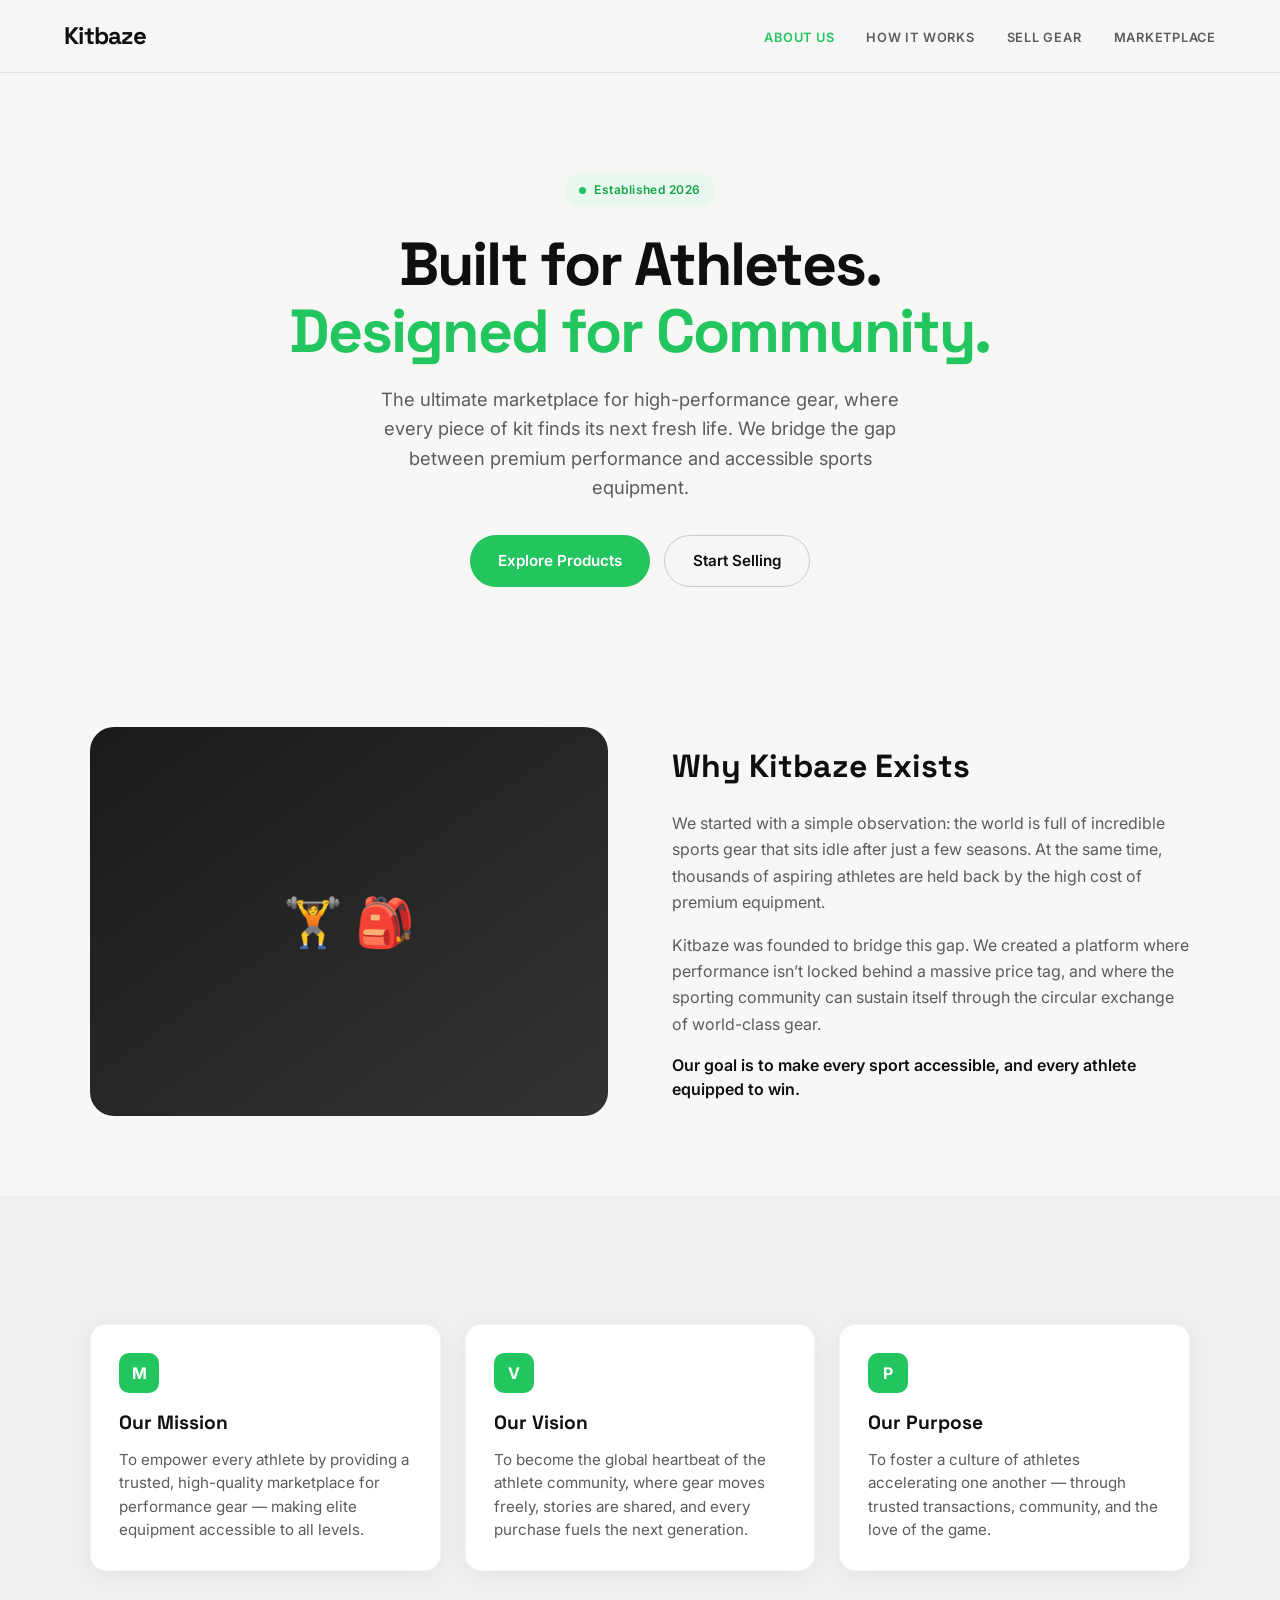
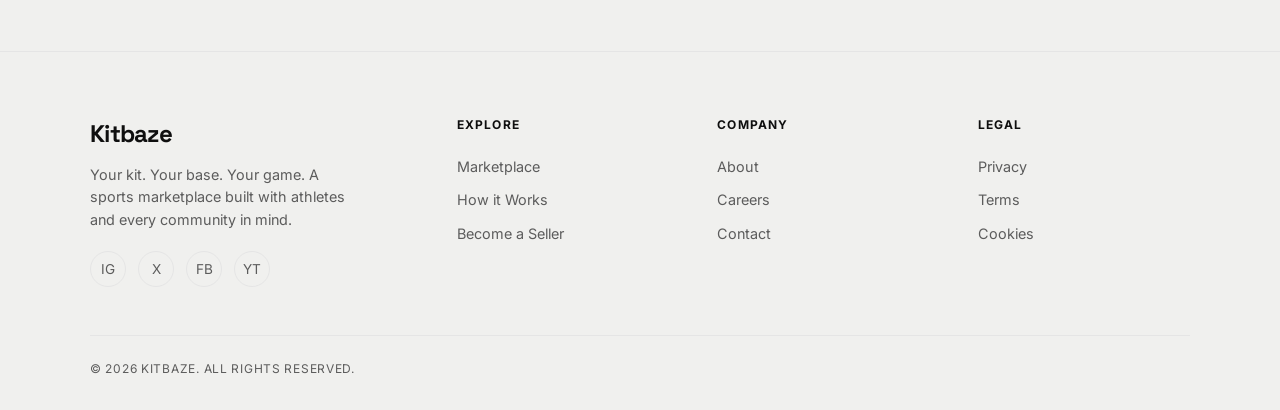
==== about.html @ aaff00be "Add About and How It Works pages" ====
<!DOCTYPE html>
<html lang="en">
<head>
  <meta charset="UTF-8" />
  <meta name="viewport" content="width=device-width, initial-scale=1.0" />
  <title>About Us — Kitbaze</title>
  <link rel="preconnect" href="https://fonts.googleapis.com" />
  <link rel="preconnect" href="https://fonts.gstatic.com" crossorigin />
  <link href="https://fonts.googleapis.com/css2?family=Inter:wght@400;500;600;700;800&family=Space+Grotesk:wght@500;600;700&display=swap" rel="stylesheet" />
  <link rel="stylesheet" href="styles.css" />
</head>
<body>
  <nav class="nav">
    <div class="nav-inner">
      <a href="index.html" class="logo">Kitbaze</a>
      <ul class="nav-links">
        <li><a href="about.html" class="active">About Us</a></li>
        <li><a href="how-it-works.html">How It Works</a></li>
        <li><a href="seller.html">Sell Gear</a></li>
        <li><a href="marketplace.html">Marketplace</a></li>
      </ul>
    </div>
  </nav>

  <section class="hero-simple">
    <div class="badge">Established 2026</div>
    <h1>Built for Athletes.<br><span class="green">Designed for Community.</span></h1>
    <p>The ultimate marketplace for high-performance gear, where every piece of kit finds its next fresh life. We bridge the gap between premium performance and accessible sports equipment.</p>
    <div class="hero-btns">
      <a href="marketplace.html" class="btn btn-primary">Explore Products</a>
      <a href="seller.html" class="btn btn-outline">Start Selling</a>
    </div>
  </section>

  <section>
    <div class="container" style="display:grid;grid-template-columns:1fr 1fr;gap:64px;align-items:center;">
      <div style="border-radius:24px;aspect-ratio:4/3;background:linear-gradient(145deg,#1a1a1a,#333);display:flex;align-items:center;justify-content:center;font-size:3rem;color:#fff;">🏋️ 🎒</div>
      <div>
        <h2 style="font-size:2rem;font-weight:700;margin-bottom:20px;">Why Kitbaze Exists</h2>
        <p style="color:var(--text-muted);margin-bottom:16px;line-height:1.65;">We started with a simple observation: the world is full of incredible sports gear that sits idle after just a few seasons. At the same time, thousands of aspiring athletes are held back by the high cost of premium equipment.</p>
        <p style="color:var(--text-muted);margin-bottom:16px;line-height:1.65;">Kitbaze was founded to bridge this gap. We created a platform where performance isn’t locked behind a massive price tag, and where the sporting community can sustain itself through the circular exchange of world-class gear.</p>
        <p style="font-weight:600;">Our goal is to make every sport accessible, and every athlete equipped to win.</p>
      </div>
    </div>
  </section>

  <section style="background:#f0f0ee;">
    <div class="container">
      <div class="card-grid">
        <div class="card">
          <div style="width:40px;height:40px;background:var(--green);border-radius:10px;display:flex;align-items:center;justify-content:center;color:#fff;font-weight:700;margin-bottom:16px;">M</div>
          <h3>Our Mission</h3>
          <p>To empower every athlete by providing a trusted, high-quality marketplace for performance gear — making elite equipment accessible to all levels.</p>
        </div>
        <div class="card">
          <div style="width:40px;height:40px;background:var(--green);border-radius:10px;display:flex;align-items:center;justify-content:center;color:#fff;font-weight:700;margin-bottom:16px;">V</div>
          <h3>Our Vision</h3>
          <p>To become the global heartbeat of the athlete community, where gear moves freely, stories are shared, and every purchase fuels the next generation.</p>
        </div>
        <div class="card">
          <div style="width:40px;height:40px;background:var(--green);border-radius:10px;display:flex;align-items:center;justify-content:center;color:#fff;font-weight:700;margin-bottom:16px;">P</div>
          <h3>Our Purpose</h3>
          <p>To foster a culture of athletes accelerating one another — through trusted transactions, community, and the love of the game.</p>
        </div>
      </div>
    </div>
  </section>

  <footer>
    <div class="footer-inner">
      <div class="footer-brand">
        <div class="logo">Kitbaze</div>
        <p>Your kit. Your base. Your game. A sports marketplace built with athletes and every community in mind.</p>
        <div class="footer-social"><a href="#">IG</a><a href="#">X</a><a href="#">FB</a><a href="#">YT</a></div>
      </div>
      <div class="footer-col"><h4>Explore</h4><a href="marketplace.html">Marketplace</a><a href="how-it-works.html">How it Works</a><a href="seller.html">Become a Seller</a></div>
      <div class="footer-col"><h4>Company</h4><a href="about.html">About</a><a href="#">Careers</a><a href="#">Contact</a></div>
      <div class="footer-col"><h4>Legal</h4><a href="#">Privacy</a><a href="#">Terms</a><a href="#">Cookies</a></div>
    </div>
    <div class="footer-bottom">© 2026 KITBAZE. ALL RIGHTS RESERVED.</div>
  </footer>
</body>
</html>
---- styles.css ----
:root {
  --green: #22c55e;
  --green-dark: #16a34a;
  --bg: #f7f7f5;
  --bg-card: #ffffff;
  --text: #0f0f0f;
  --text-muted: #5c5c5c;
  --border: #e5e5e5;
  --dark: #0a0a0a;
  --radius: 16px;
  --shadow: 0 4px 24px rgba(0,0,0,0.06);
}

* { margin: 0; padding: 0; box-sizing: border-box; }
html { scroll-behavior: smooth; }
body {
  font-family: 'Inter', system-ui, -apple-system, sans-serif;
  background: var(--bg);
  color: var(--text);
  line-height: 1.5;
  -webkit-font-smoothing: antialiased;
}
h1, h2, h3, .logo { font-family: 'Space Grotesk', 'Inter', sans-serif; }
a { text-decoration: none; color: inherit; }
img { max-width: 100%; display: block; }

/* NAV */
.nav {
  position: sticky; top: 0; z-index: 100;
  background: rgba(247,247,245,0.92);
  backdrop-filter: blur(12px);
  border-bottom: 1px solid var(--border);
}
.nav-inner {
  max-width: 1200px; margin: 0 auto; padding: 18px 24px;
  display: flex; align-items: center; justify-content: space-between;
}
.logo { font-size: 1.5rem; font-weight: 700; letter-spacing: -0.03em; }
.nav-links { display: flex; gap: 32px; list-style: none; }
.nav-links a {
  font-size: 0.8rem; font-weight: 600; letter-spacing: 0.06em;
  text-transform: uppercase; color: var(--text-muted); transition: color 0.2s;
}
.nav-links a:hover, .nav-links a.active { color: var(--green); }

/* BUTTONS */
.btn {
  display: inline-flex; align-items: center; justify-content: center; gap: 8px;
  padding: 14px 28px; border-radius: 999px; font-weight: 600; font-size: 0.95rem;
  transition: all 0.2s; cursor: pointer; border: none;
}
.btn-primary { background: var(--green); color: #fff; }
.btn-primary:hover { background: var(--green-dark); transform: translateY(-1px); }
.btn-outline { background: transparent; color: var(--text); border: 1.5px solid #ccc; }
.btn-outline:hover { border-color: var(--text); }

/* SECTIONS */
section { padding: 80px 24px; }
.container { max-width: 1100px; margin: 0 auto; }
.section-label {
  font-size: 0.75rem; font-weight: 600; letter-spacing: 0.12em;
  text-transform: uppercase; color: var(--text-muted); margin-bottom: 16px;
}
.section-label.green { color: var(--green); }

/* HERO shared */
.hero-simple {
  text-align: center; padding: 100px 24px 60px; max-width: 800px; margin: 0 auto;
}
.hero-simple .badge {
  display: inline-flex; align-items: center; gap: 8px;
  background: #e8f8ee; color: var(--green-dark); font-size: 0.75rem;
  font-weight: 600; letter-spacing: 0.04em; padding: 8px 14px;
  border-radius: 999px; margin-bottom: 24px;
}
.hero-simple .badge::before {
  content: ''; width: 7px; height: 7px; background: var(--green); border-radius: 50%;
}
.hero-simple h1 {
  font-size: clamp(2.5rem, 5vw, 3.8rem); font-weight: 700;
  line-height: 1.1; letter-spacing: -0.03em; margin-bottom: 20px;
}
.hero-simple h1 .green { color: var(--green); }
.hero-simple p {
  font-size: 1.15rem; color: var(--text-muted); max-width: 560px;
  margin: 0 auto 32px; line-height: 1.6;
}
.hero-btns { display: flex; gap: 14px; justify-content: center; flex-wrap: wrap; }

/* CARDS */
.card-grid {
  display: grid; grid-template-columns: repeat(auto-fit, minmax(260px, 1fr));
  gap: 24px; margin-top: 48px;
}
.card {
  background: var(--bg-card); border-radius: var(--radius); padding: 28px;
  border: 1px solid rgba(0,0,0,0.04); box-shadow: var(--shadow);
}
.card h3 { font-size: 1.2rem; font-weight: 700; margin-bottom: 10px; }
.card p { font-size: 0.95rem; color: var(--text-muted); line-height: 1.55; }

/* FOOTER */
footer {
  background: #f0f0ee; padding: 64px 24px 32px; border-top: 1px solid var(--border);
}
.footer-inner {
  max-width: 1100px; margin: 0 auto;
  display: grid; grid-template-columns: 1.5fr 1fr 1fr 1fr; gap: 48px; margin-bottom: 48px;
}
.footer-brand p {
  color: var(--text-muted); font-size: 0.9rem; margin-top: 12px;
  max-width: 260px; line-height: 1.55;
}
.footer-social { display: flex; gap: 12px; margin-top: 20px; }
.footer-social a {
  width: 36px; height: 36px; border-radius: 50%; border: 1px solid var(--border);
  display: flex; align-items: center; justify-content: center;
  font-size: 0.85rem; color: var(--text-muted); transition: all 0.2s;
}
.footer-social a:hover { border-color: var(--text); color: var(--text); }
.footer-col h4 {
  font-size: 0.75rem; font-weight: 700; letter-spacing: 0.1em;
  text-transform: uppercase; margin-bottom: 16px;
}
.footer-col a {
  display: block; color: var(--text-muted); font-size: 0.9rem;
  padding: 6px 0; transition: color 0.2s;
}
.footer-col a:hover { color: var(--text); }
.footer-bottom {
  max-width: 1100px; margin: 0 auto; padding-top: 24px;
  border-top: 1px solid var(--border); font-size: 0.75rem;
  color: var(--text-muted); letter-spacing: 0.06em;
}

/* PRODUCT GRID */
.product-grid {
  display: grid; grid-template-columns: repeat(auto-fill, minmax(240px, 1fr));
  gap: 24px; margin-top: 40px;
}
.product-card {
  background: var(--bg-card); border-radius: var(--radius); overflow: hidden;
  border: 1px solid rgba(0,0,0,0.06); transition: transform 0.2s, box-shadow 0.2s;
}
.product-card:hover { transform: translateY(-4px); box-shadow: var(--shadow); }
.product-img {
  aspect-ratio: 1; background: #f0f0ee;
  display: flex; align-items: center; justify-content: center; font-size: 3rem;
}
.product-info { padding: 16px 18px 20px; }
.product-info h3 { font-size: 1rem; font-weight: 600; margin-bottom: 4px; }
.product-meta { font-size: 0.85rem; color: var(--text-muted); }
.product-price { font-weight: 700; color: var(--text); margin-top: 8px; }

/* RESPONSIVE */
@media (max-width: 900px) {
  .nav-links { display: none; }
  .footer-inner { grid-template-columns: 1fr 1fr; }
}
@media (max-width: 600px) {
  .footer-inner { grid-template-columns: 1fr; }
}
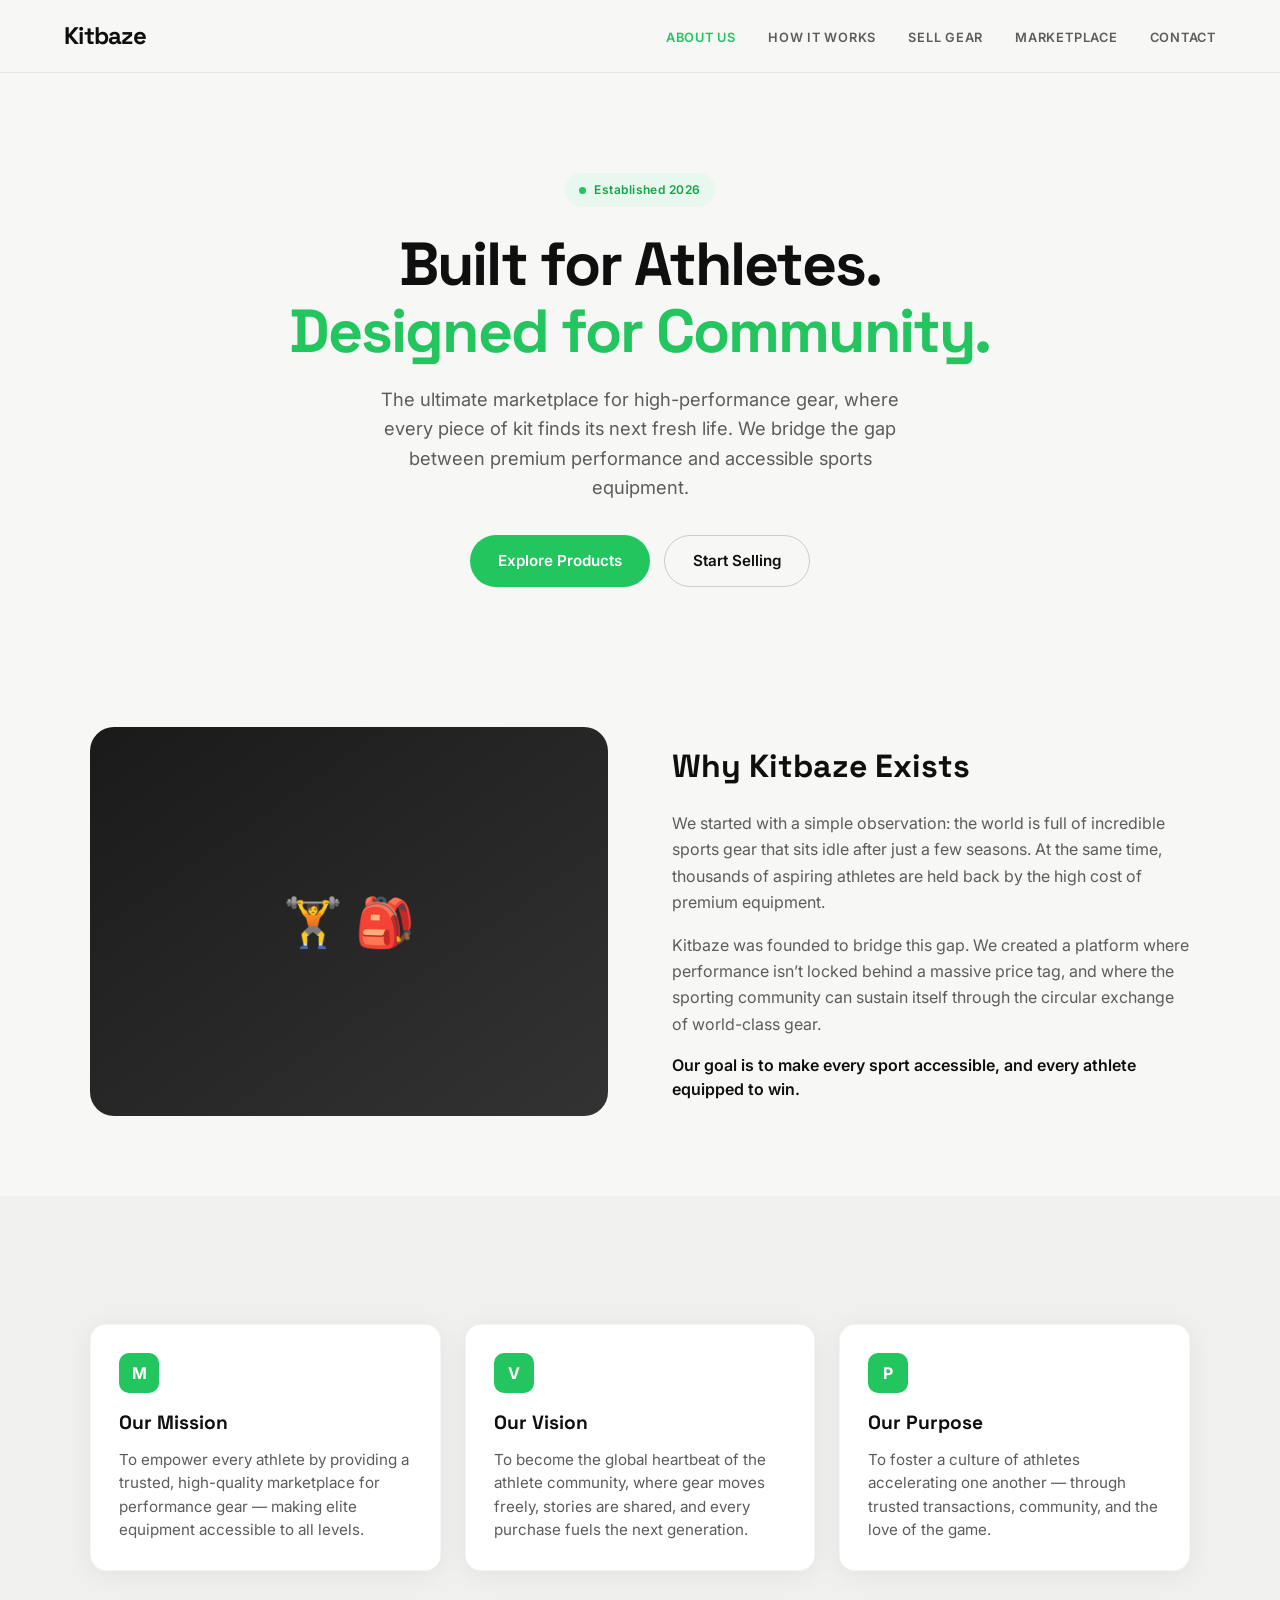
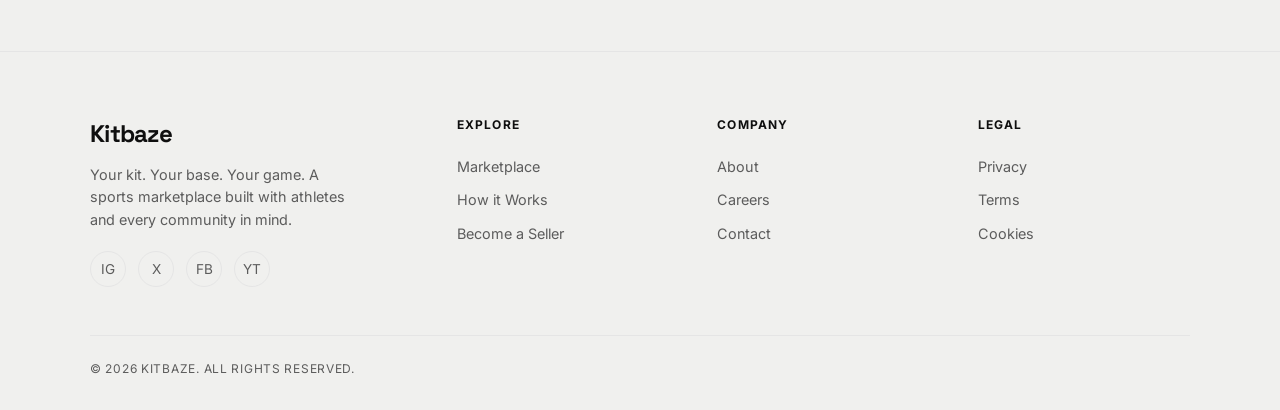
==== commit 9187968b: "Update navigation on all pages to include Contact" ====
--- a/about.html
+++ b/about.html
@@ -18,6 +18,7 @@
         <li><a href="how-it-works.html">How It Works</a></li>
         <li><a href="seller.html">Sell Gear</a></li>
         <li><a href="marketplace.html">Marketplace</a></li>
+        <li><a href="contact.html">Contact</a></li>
       </ul>
     </div>
   </nav>
@@ -74,7 +75,7 @@
         <div class="footer-social"><a href="#">IG</a><a href="#">X</a><a href="#">FB</a><a href="#">YT</a></div>
       </div>
       <div class="footer-col"><h4>Explore</h4><a href="marketplace.html">Marketplace</a><a href="how-it-works.html">How it Works</a><a href="seller.html">Become a Seller</a></div>
-      <div class="footer-col"><h4>Company</h4><a href="about.html">About</a><a href="#">Careers</a><a href="#">Contact</a></div>
+      <div class="footer-col"><h4>Company</h4><a href="about.html">About</a><a href="#">Careers</a><a href="contact.html">Contact</a></div>
       <div class="footer-col"><h4>Legal</h4><a href="#">Privacy</a><a href="#">Terms</a><a href="#">Cookies</a></div>
     </div>
     <div class="footer-bottom">© 2026 KITBAZE. ALL RIGHTS RESERVED.</div>
